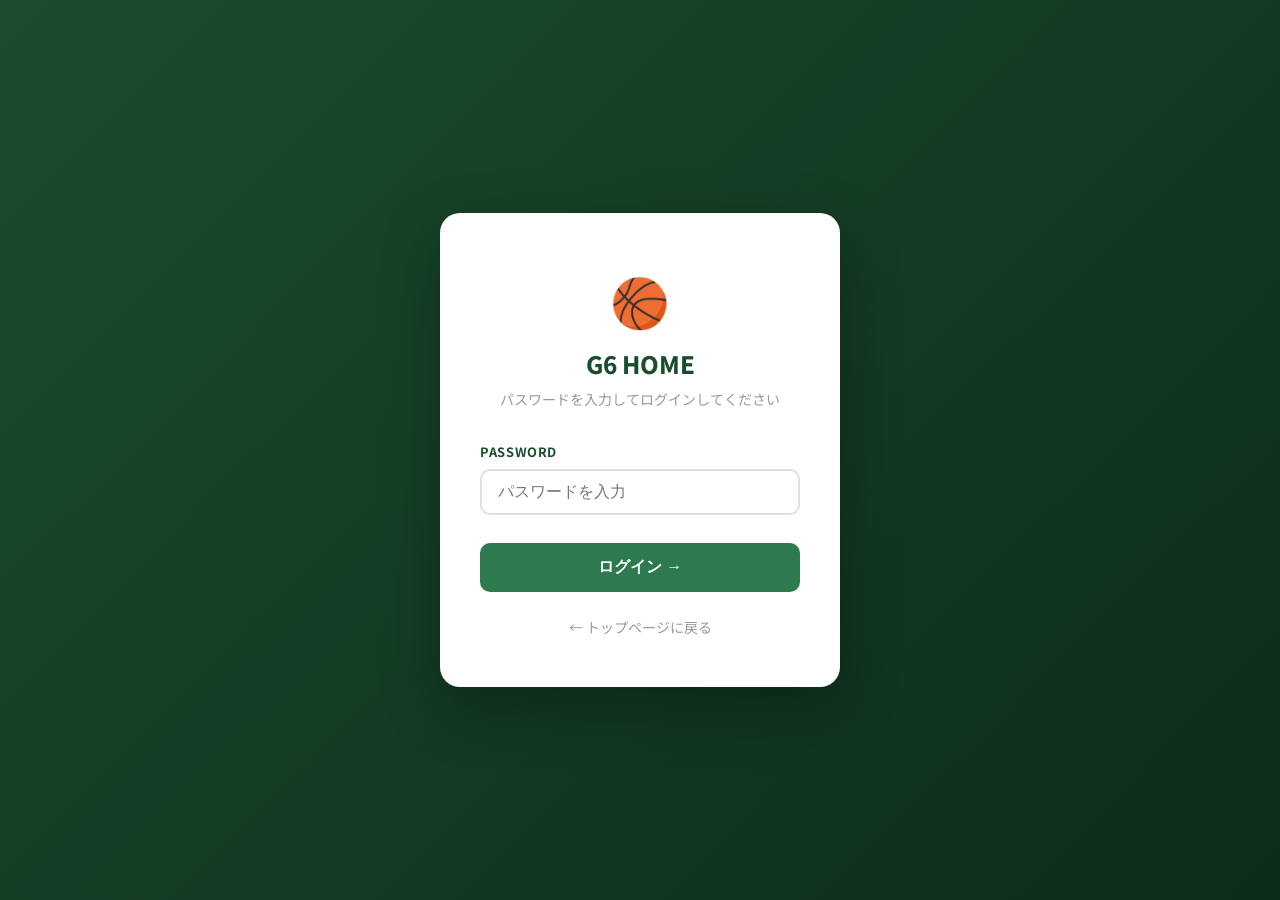
==== html/login.html @ e8d74760 "new new" ====
<!DOCTYPE html>
<html lang="ja">
<head>
  <meta charset="UTF-8">
  <meta name="viewport" content="width=device-width, initial-scale=1.0">
  <title>ログイン | G6 HOME</title>
  <link rel="stylesheet" href="../css/style.css">
  <link rel="preconnect" href="https://fonts.googleapis.com">
  <link href="https://fonts.googleapis.com/css2?family=Noto+Sans+JP:wght@400;700;900&display=swap" rel="stylesheet">
</head>
<body>

  <div class="login-wrap">
    <div class="login-card">
      <div class="login-logo">🏀</div>
      <h1>G6 HOME</h1>
      <p>パスワードを入力してログインしてください</p>

      <form id="login-form">
        <div class="form-group">
          <label for="password">PASSWORD</label>
          <input
            type="password"
            id="password"
            class="form-control"
            placeholder="パスワードを入力"
            autocomplete="current-password"
            required
          >
        </div>

        <button type="submit" class="btn-login">ログイン →</button>

        <div id="error-msg" class="error-msg">
          ❌ パスワードが違います。もう一度お試しください。
        </div>
      </form>

      <a href="../index.html" class="back-link">← トップページに戻る</a>
    </div>
  </div>

  <script src="../js/login.js"></script>
</body>
</html>
---- css/style.css ----
/* ===== Reset & Base ===== */
*, *::before, *::after {
  box-sizing: border-box;
  margin: 0;
  padding: 0;
}

:root {
  --green-dark:   #1a4d2e;
  --green-main:   #2d7a4f;
  --green-light:  #4caf76;
  --green-pale:   #e8f5ee;
  --accent:       #f5c518;
  --white:        #ffffff;
  --gray-100:     #f4f4f4;
  --gray-400:     #999;
  --gray-700:     #444;
  --shadow:       0 4px 20px rgba(0,0,0,0.15);
  --radius:       12px;
}

html { scroll-behavior: smooth; }

body {
  font-family: 'Noto Sans JP', 'Helvetica Neue', Arial, sans-serif;
  color: var(--gray-700);
  background: var(--white);
  line-height: 1.6;
}

a { text-decoration: none; color: inherit; }
img { display: block; max-width: 100%; }

/* ===== Header / Nav ===== */
.site-header {
  position: fixed;
  top: 0; left: 0; right: 0;
  z-index: 100;
  display: flex;
  align-items: center;
  justify-content: space-between;
  padding: 0 40px;
  height: 64px;
  background: rgba(26, 77, 46, 0.92);
  backdrop-filter: blur(8px);
}

.site-logo {
  display: flex;
  align-items: center;
  gap: 10px;
  color: var(--white);
  font-size: 1.2rem;
  font-weight: 700;
  letter-spacing: 0.05em;
}

.site-logo .ball-icon { font-size: 1.5rem; }

.site-nav { display: flex; gap: 8px; }

.nav-btn {
  padding: 8px 20px;
  border-radius: 30px;
  font-size: 0.875rem;
  font-weight: 600;
  transition: all 0.2s;
  cursor: pointer;
  border: none;
}

.nav-btn.ghost {
  background: transparent;
  color: var(--white);
  border: 1.5px solid rgba(255,255,255,0.5);
}
.nav-btn.ghost:hover { border-color: var(--white); background: rgba(255,255,255,0.1); }

.nav-btn.solid {
  background: var(--accent);
  color: var(--green-dark);
}
.nav-btn.solid:hover { background: #ffd740; }

/* ===== Hero (Top Page) ===== */
.hero {
  position: relative;
  height: 100vh;
  min-height: 600px;
  display: flex;
  align-items: center;
  justify-content: center;
  overflow: hidden;
  background: var(--green-dark);
}

/* スライドショー */
.hero-slides {
  position: absolute;
  inset: 0;
}

.hero-slide {
  position: absolute;
  inset: 0;
  background-size: cover;
  background-position: center;
  opacity: 0;
  transition: opacity 1.2s ease;
}

.hero-slide.active {
  opacity: 0.5;
}

/* ドットインジケーター */
.slide-dots {
  position: absolute;
  bottom: 28px;
  left: 50%;
  transform: translateX(-50%);
  display: flex;
  gap: 10px;
}

.slide-dot {
  width: 10px;
  height: 10px;
  border-radius: 50%;
  background: rgba(255,255,255,0.45);
  border: none;
  cursor: pointer;
  transition: background 0.3s, transform 0.3s;
  padding: 0;
}

.slide-dot.active {
  background: var(--accent);
  transform: scale(1.25);
}

.hero-overlay {
  position: absolute;
  inset: 0;
  background: linear-gradient(160deg, rgba(26,77,46,0.7) 0%, rgba(0,0,0,0.4) 100%);
}

.hero-content {
  position: relative;
  text-align: center;
  color: var(--white);
  padding: 0 24px;
  animation: fadeUp 0.9s ease both;
}

@keyframes fadeUp {
  from { opacity: 0; transform: translateY(30px); }
  to   { opacity: 1; transform: translateY(0); }
}

.hero-badge {
  display: inline-block;
  background: var(--accent);
  color: var(--green-dark);
  font-size: 0.75rem;
  font-weight: 700;
  letter-spacing: 0.15em;
  text-transform: uppercase;
  padding: 4px 14px;
  border-radius: 20px;
  margin-bottom: 20px;
}

.hero-title {
  font-size: clamp(2.5rem, 7vw, 5rem);
  font-weight: 900;
  line-height: 1.1;
  letter-spacing: -0.02em;
  margin-bottom: 16px;
  text-shadow: 0 2px 12px rgba(0,0,0,0.4);
}

.hero-title span { color: var(--accent); }

.hero-sub {
  font-size: clamp(1rem, 2.5vw, 1.25rem);
  opacity: 0.85;
  margin-bottom: 48px;
}

.hero-btns {
  display: flex;
  gap: 16px;
  justify-content: center;
  flex-wrap: wrap;
}

.btn {
  display: inline-flex;
  align-items: center;
  gap: 8px;
  padding: 14px 32px;
  border-radius: 40px;
  font-size: 1rem;
  font-weight: 700;
  border: none;
  cursor: pointer;
  transition: transform 0.18s, box-shadow 0.18s;
}
.btn:hover { transform: translateY(-2px); box-shadow: 0 8px 24px rgba(0,0,0,0.25); }

.btn-primary {
  background: var(--accent);
  color: var(--green-dark);
}

.btn-outline {
  background: transparent;
  color: var(--white);
  border: 2px solid rgba(255,255,255,0.7);
}
.btn-outline:hover { border-color: var(--white); background: rgba(255,255,255,0.08); }

.hero-scroll {
  position: absolute;
  bottom: 32px;
  left: 50%;
  transform: translateX(-50%);
  color: rgba(255,255,255,0.6);
  font-size: 0.75rem;
  letter-spacing: 0.1em;
  display: flex;
  flex-direction: column;
  align-items: center;
  gap: 6px;
  animation: bounce 1.6s infinite;
}
.hero-scroll::after {
  content: '';
  width: 1.5px;
  height: 40px;
  background: rgba(255,255,255,0.4);
}
@keyframes bounce {
  0%, 100% { transform: translateX(-50%) translateY(0); }
  50% { transform: translateX(-50%) translateY(6px); }
}

/* ===== Page Common ===== */
.page-wrap {
  min-height: 100vh;
  background: var(--gray-100);
  display: flex;
  flex-direction: column;
}

.page-header {
  background: var(--green-dark);
  padding: 80px 24px 40px;
  text-align: center;
  color: var(--white);
}

.page-header h1 {
  font-size: 2rem;
  font-weight: 800;
  display: flex;
  align-items: center;
  justify-content: center;
  gap: 10px;
}

.page-body {
  flex: 1;
  padding: 48px 24px 64px;
  max-width: 960px;
  margin: 0 auto;
  width: 100%;
}

/* ===== Login Page ===== */
.login-wrap {
  min-height: 100vh;
  background: linear-gradient(135deg, var(--green-dark) 0%, #0d2b19 100%);
  display: flex;
  align-items: center;
  justify-content: center;
  padding: 24px;
}

.login-card {
  background: var(--white);
  border-radius: 20px;
  padding: 48px 40px;
  width: 100%;
  max-width: 400px;
  box-shadow: 0 20px 60px rgba(0,0,0,0.3);
  text-align: center;
  animation: fadeUp 0.6s ease both;
}

.login-logo {
  font-size: 3rem;
  margin-bottom: 8px;
}

.login-card h1 {
  font-size: 1.5rem;
  font-weight: 800;
  color: var(--green-dark);
  margin-bottom: 4px;
}

.login-card p {
  font-size: 0.875rem;
  color: var(--gray-400);
  margin-bottom: 32px;
}

.form-group {
  text-align: left;
  margin-bottom: 20px;
}

.form-group label {
  display: block;
  font-size: 0.8rem;
  font-weight: 700;
  color: var(--green-dark);
  margin-bottom: 6px;
  letter-spacing: 0.05em;
}

.form-control {
  width: 100%;
  padding: 12px 16px;
  border: 2px solid #e0e0e0;
  border-radius: 10px;
  font-size: 1rem;
  outline: none;
  transition: border-color 0.2s;
}
.form-control:focus { border-color: var(--green-main); }

.btn-login {
  width: 100%;
  padding: 14px;
  background: var(--green-main);
  color: var(--white);
  border: none;
  border-radius: 10px;
  font-size: 1rem;
  font-weight: 700;
  cursor: pointer;
  transition: background 0.2s, transform 0.15s;
  margin-top: 8px;
}
.btn-login:hover { background: var(--green-dark); transform: translateY(-1px); }

.error-msg {
  background: #fdecea;
  color: #c62828;
  border-radius: 8px;
  padding: 10px 14px;
  font-size: 0.875rem;
  margin-top: 12px;
  display: none;
}
.error-msg.show { display: block; }

.back-link {
  display: inline-block;
  margin-top: 24px;
  font-size: 0.875rem;
  color: var(--gray-400);
}
.back-link:hover { color: var(--green-main); }

/* ===== Movie Page ===== */
.movie-grid {
  display: grid;
  grid-template-columns: repeat(auto-fill, minmax(280px, 1fr));
  gap: 24px;
}

.movie-card {
  background: var(--white);
  border-radius: var(--radius);
  overflow: hidden;
  box-shadow: var(--shadow);
  transition: transform 0.2s, box-shadow 0.2s;
  cursor: pointer;
}
.movie-card:hover { transform: translateY(-4px); box-shadow: 0 12px 32px rgba(0,0,0,0.2); }

.movie-thumb {
  position: relative;
  width: 100%;
  padding-top: 56.25%;
  background: var(--green-dark);
  overflow: hidden;
}

.movie-thumb video {
  position: absolute;
  inset: 0;
  width: 100%;
  height: 100%;
  object-fit: cover;
}

.play-overlay {
  position: absolute;
  inset: 0;
  display: flex;
  align-items: center;
  justify-content: center;
  background: rgba(0,0,0,0.3);
  transition: background 0.2s;
}
.movie-card:hover .play-overlay { background: rgba(0,0,0,0.15); }

.play-icon {
  width: 56px;
  height: 56px;
  background: rgba(255,255,255,0.9);
  border-radius: 50%;
  display: flex;
  align-items: center;
  justify-content: center;
  font-size: 1.5rem;
  padding-left: 4px;
  box-shadow: 0 4px 16px rgba(0,0,0,0.3);
}

.movie-info {
  padding: 16px;
}

.movie-date {
  font-size: 0.75rem;
  color: var(--green-main);
  font-weight: 700;
  letter-spacing: 0.05em;
  margin-bottom: 4px;
}

.movie-title {
  font-size: 0.95rem;
  font-weight: 700;
  color: var(--gray-700);
  word-break: break-all;
}

/* ===== Modal ===== */
.modal-overlay {
  position: fixed;
  inset: 0;
  background: rgba(0,0,0,0.85);
  z-index: 200;
  display: flex;
  align-items: center;
  justify-content: center;
  padding: 24px;
  opacity: 0;
  pointer-events: none;
  transition: opacity 0.25s;
}
.modal-overlay.active { opacity: 1; pointer-events: auto; }

.modal-inner {
  position: relative;
  width: 100%;
  max-width: 860px;
}

.modal-close {
  position: absolute;
  top: -40px;
  right: 0;
  background: none;
  border: none;
  color: var(--white);
  font-size: 2rem;
  cursor: pointer;
  line-height: 1;
}

.modal-video {
  width: 100%;
  border-radius: var(--radius);
  background: #000;
}

.modal-title {
  color: var(--white);
  margin-top: 12px;
  font-size: 0.95rem;
}

/* ===== Footer ===== */
.site-footer {
  text-align: center;
  padding: 24px;
  background: var(--green-dark);
  color: rgba(255,255,255,0.5);
  font-size: 0.8rem;
}

/* ===== Responsive ===== */
@media (max-width: 600px) {
  .site-header { padding: 0 20px; }
  .login-card { padding: 36px 24px; }
  .movie-grid { grid-template-columns: 1fr; }
}
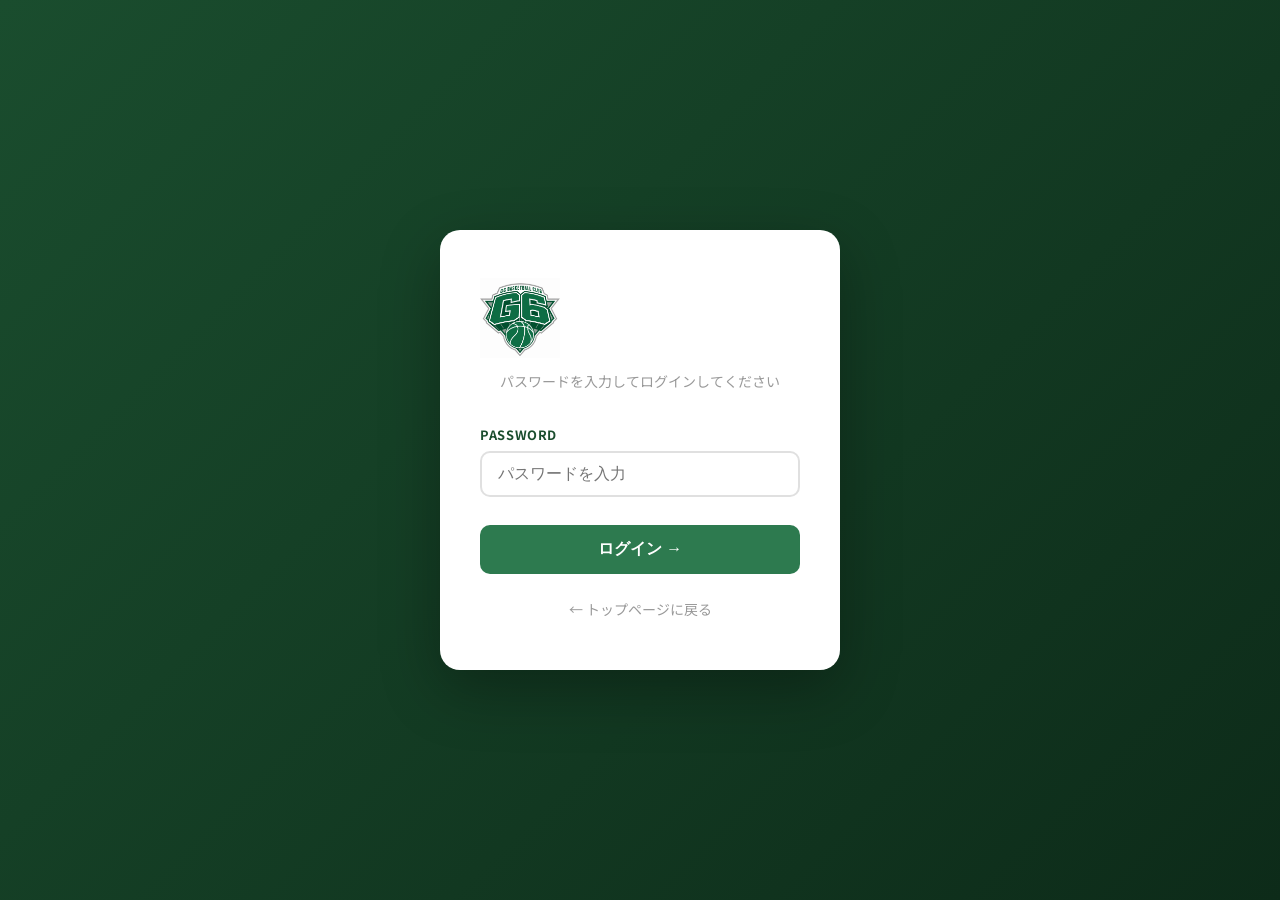
==== commit dc3c77e2: "改行コードをLFに統一・ロゴ画像・スライド順変更" ====
--- a/html/login.html
+++ b/html/login.html
@@ -12,8 +12,9 @@
 
   <div class="login-wrap">
     <div class="login-card">
-      <div class="login-logo">🏀</div>
-      <h1>G6 HOME</h1>
+      <div class="login-logo">
+        <img src="../img/logo.png" alt="G6 HOME" class="login-logo-img">
+      </div>
       <p>パスワードを入力してログインしてください</p>
 
       <form id="login-form">
--- a/css/style.css
+++ b/css/style.css
@@ -55,7 +55,18 @@
   letter-spacing: 0.05em;
 }
 
-.site-logo .ball-icon { font-size: 1.5rem; }
+.logo-img {
+  height: 40px;
+  width: auto;
+  object-fit: contain;
+}
+
+.login-logo-img {
+  height: 80px;
+  width: auto;
+  object-fit: contain;
+  margin-bottom: 12px;
+}
 
 .site-nav { display: flex; gap: 8px; }
 
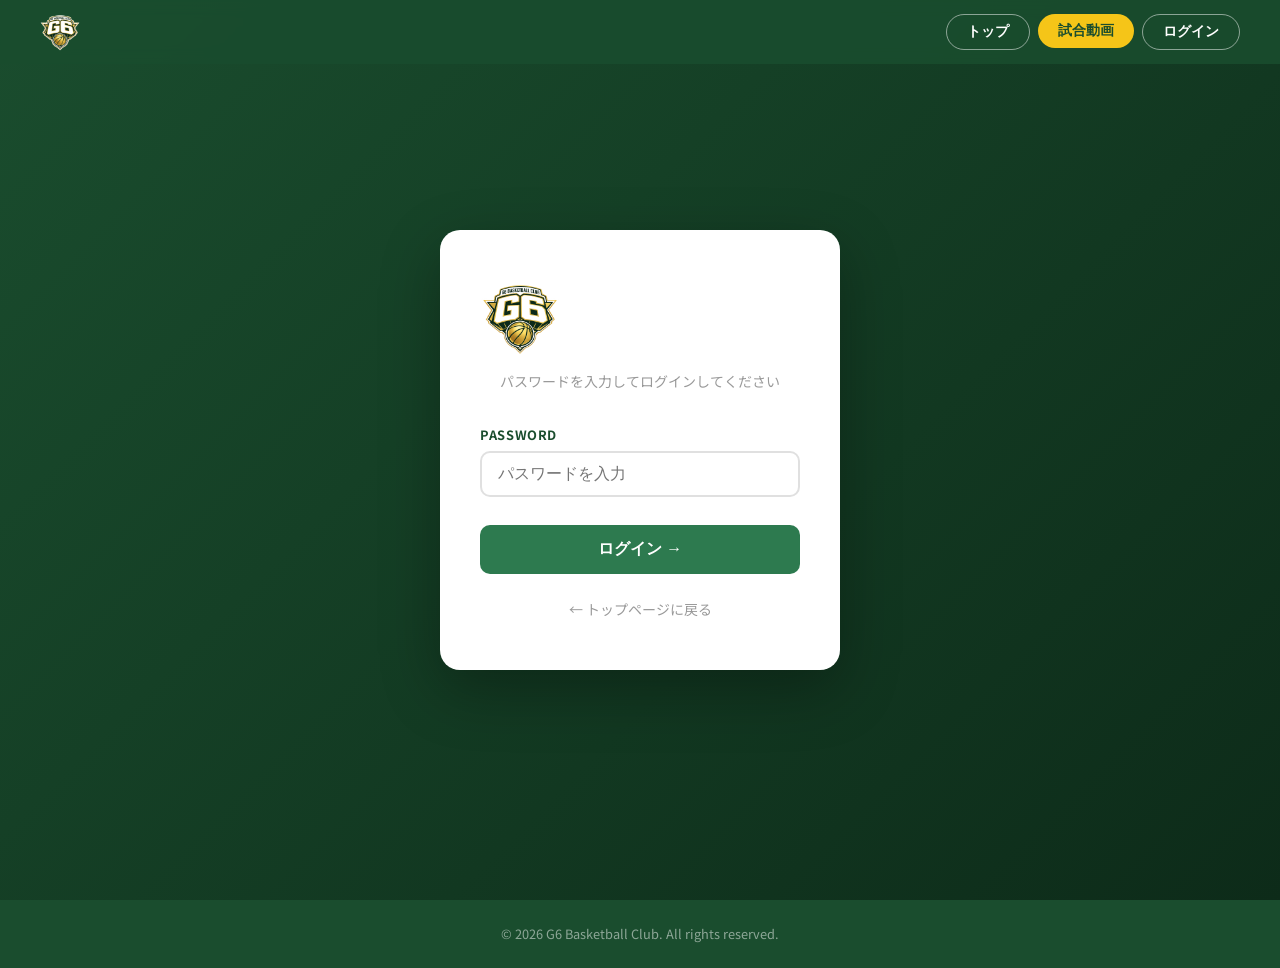
==== commit 3b032f96: "ヘッダ、フッタ共通化" ====
--- a/html/login.html
+++ b/html/login.html
@@ -3,7 +3,7 @@
 <head>
   <meta charset="UTF-8">
   <meta name="viewport" content="width=device-width, initial-scale=1.0">
-  <title>ログイン | G6 HOME</title>
+  <title>ログイン | G6</title>
   <link rel="stylesheet" href="../css/style.css">
   <link rel="preconnect" href="https://fonts.googleapis.com">
   <link href="https://fonts.googleapis.com/css2?family=Noto+Sans+JP:wght@400;700;900&display=swap" rel="stylesheet">
@@ -13,7 +13,7 @@
   <div class="login-wrap">
     <div class="login-card">
       <div class="login-logo">
-        <img src="../img/logo.png" alt="G6 HOME" class="login-logo-img">
+        <img src="../img/logo.png" alt="G6" class="login-logo-img">
       </div>
       <p>パスワードを入力してログインしてください</p>
 
@@ -41,6 +41,7 @@
     </div>
   </div>
 
+  <script src="../js/layout.js"></script>
   <script src="../js/login.js"></script>
 </body>
 </html>
